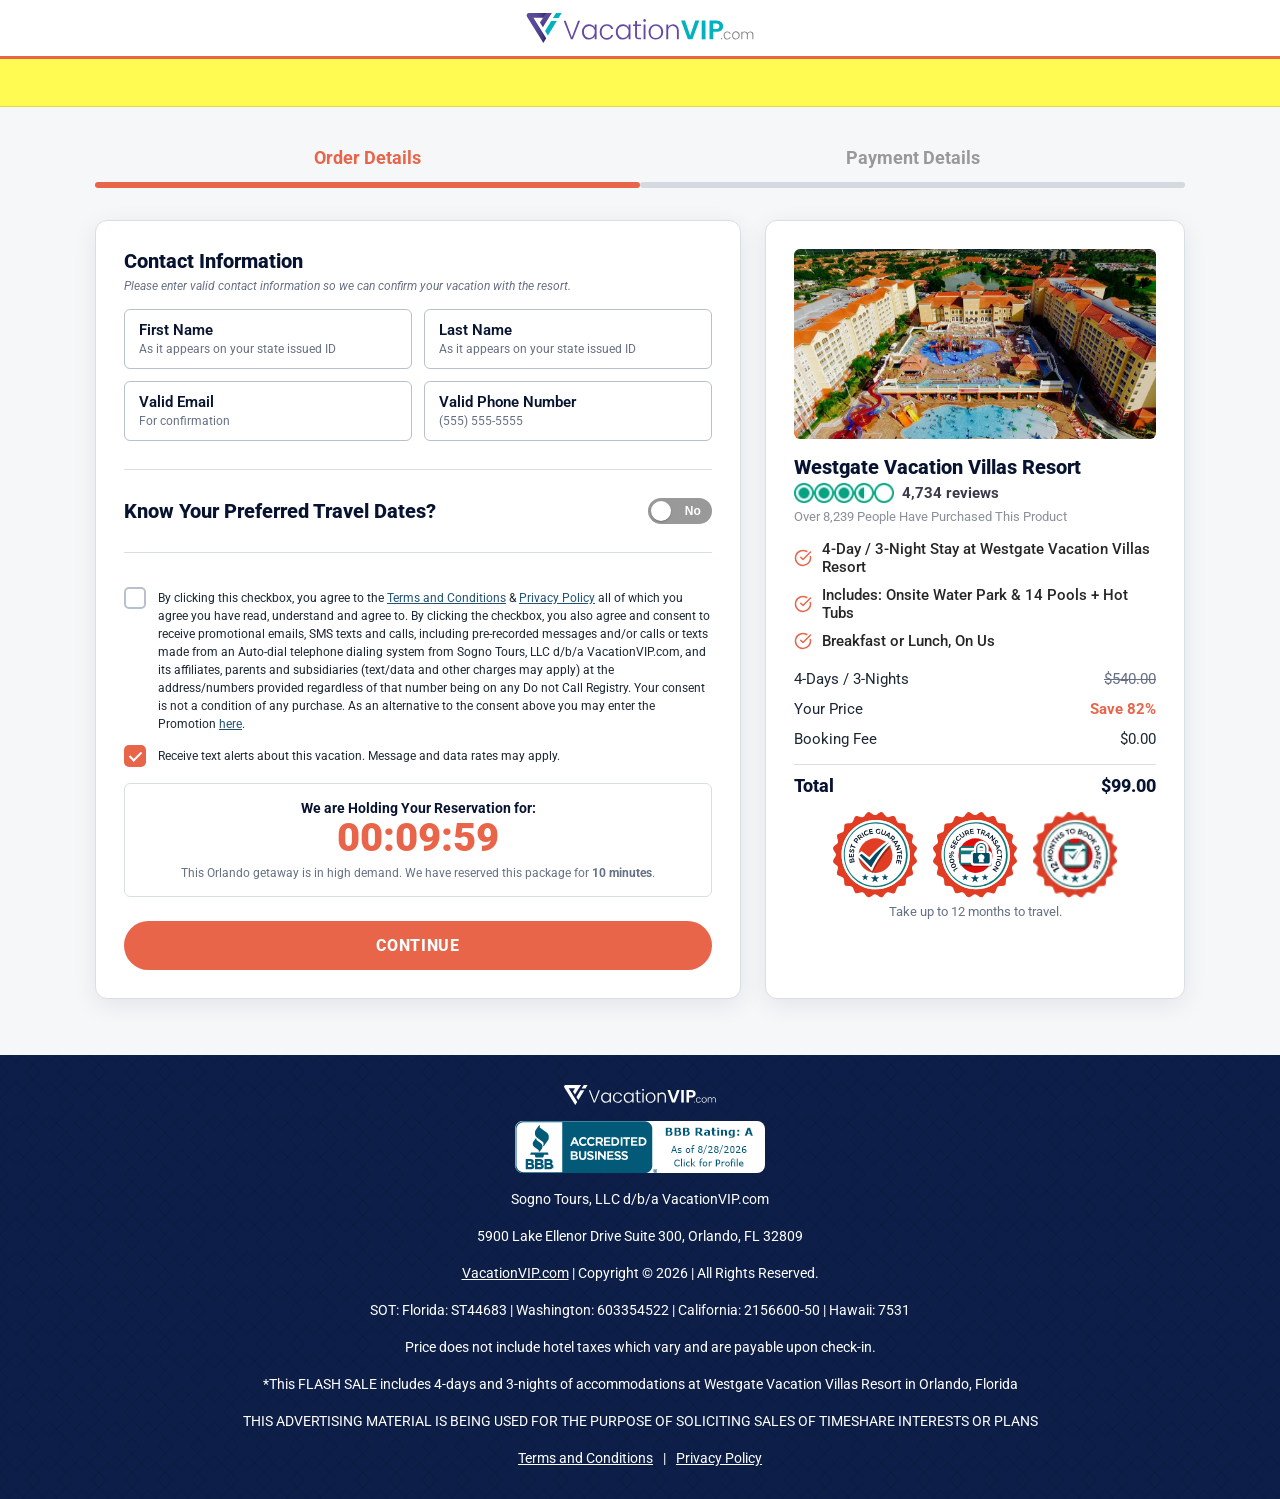
==== payment-flow-w-upgrades/index.html @ 8c67467c "chore: bootstrap Sogno WG Orlando 59 - verbatim duplicate of Sogno WG Orlando 99 (offer details upda" ====
<!DOCTYPE html>
<html lang="en">
<head>
  <meta charset="utf-8">
  <title>Order Details | Orlando Getaway Checkout</title>
  <meta name="viewport" content="width=device-width, initial-scale=1">
  <meta name="theme-color" content="#fe5925">
  <link href="https://fonts.googleapis.com" rel="preconnect">
  <link href="https://fonts.gstatic.com" rel="preconnect" crossorigin>
  <link href="https://fonts.googleapis.com/css2?family=Roboto:wght@300;400;500;600;700;800;900&display=swap" rel="stylesheet">
  <link rel="icon" type="image/png" sizes="32x32" href="assets/images/favicon-32x32.png">
  <link rel="apple-touch-icon" sizes="180x180" href="assets/images/apple-touch-icon.png">
  <link href="assets/css/brand.css" rel="stylesheet">
  <style>
    /* ---- Step 1 layout ---- */
    .os-grid { display: grid; grid-template-columns: minmax(0, 1fr) 420px; gap: 24px; align-items: stretch; width: 100%; max-width: var(--maxw); }
    @media (max-width: 900px) { .os-grid { grid-template-columns: 1fr; } }

    .os-section + .os-section { margin-top: 28px; padding-top: 28px; border-top: 1px solid var(--line); }
    .os-form-grid { display: flex; flex-direction: column; gap: 12px; margin-top: 16px; }

    /* Boxed fields with label + hint inside the box (matches Figma) */
    .os-form-grid .pf-field {
      position: relative;
      border: 1px solid var(--field-border); border-radius: var(--radius-sm);
      background: var(--white); padding: 11px 14px; min-height: 56px;
      transition: border-color .15s, box-shadow .15s;
    }
    .os-form-grid .pf-field:focus-within { border-color: var(--navy); box-shadow: 0 0 0 3px rgba(33, 82, 114, .12); }
    .os-form-grid .pf-field.is-invalid { border-color: var(--coral); box-shadow: 0 0 0 3px rgba(233, 101, 74, .14); }
    .os-form-grid .pf-field > label { font-size: 15px; font-weight: 600; color: var(--ink); margin: 0; line-height: 1.3; pointer-events: none; }
    .os-form-grid .pf-field > label .pf-hint { display: block; font-weight: 400; font-size: 12px; color: var(--muted); margin-top: 1px; }
    /* label doubles as placeholder — on focus/filled it floats to a small
       top caption (kept visible per QA) and only the hint line hides */
    .os-form-grid .pf-field:focus-within > label,
    .os-form-grid .pf-field.is-filled > label {
      font-size: 11px; font-weight: 700; letter-spacing: .02em; color: var(--muted);
    }
    .os-form-grid .pf-field:focus-within > label { color: var(--navy); }
    .os-form-grid .pf-field:focus-within > label .pf-hint,
    .os-form-grid .pf-field.is-filled > label .pf-hint { display: none; }
    /* input overlays the whole box so the empty state stays compact */
    .os-form-grid .pf-input {
      position: absolute; inset: 0;
      border: none; background: transparent; border-radius: inherit;
      padding: 11px 14px; font-size: 16px; color: var(--text);
    }
    /* once the label floats, the input's box starts below the caption so the
       typed text — and Chrome's opaque autofill paint — can never cover it */
    .os-form-grid .pf-field:focus-within .pf-input,
    .os-form-grid .pf-field.is-filled .pf-input { top: 26px; padding-top: 0; padding-bottom: 6px; }
    /* browser autofill fills the value without firing events: float the caption from CSS too */
    .os-form-grid .pf-field:has(.pf-input:-webkit-autofill) > label {
      font-size: 11px; font-weight: 700; letter-spacing: .02em; color: var(--muted);
    }
    .os-form-grid .pf-field:has(.pf-input:-webkit-autofill) > label .pf-hint { display: none; }
    .os-form-grid .pf-field:has(.pf-input:-webkit-autofill) .pf-input { top: 26px; padding-top: 0; padding-bottom: 6px; }
    /* repaint autofill's opaque tint white so the field matches its siblings */
    .os-form-grid .pf-input:-webkit-autofill,
    .os-form-grid .pf-input:-webkit-autofill:hover,
    .os-form-grid .pf-input:-webkit-autofill:focus {
      -webkit-box-shadow: 0 0 0 1000px #fff inset;
      -webkit-text-fill-color: var(--text);
    }
    .os-form-grid .pf-input:focus { border: none; box-shadow: none; }
    .os-form-grid .pf-input.is-invalid { border: none; box-shadow: none; }
    .os-form-grid .pf-field__error { position: absolute; left: 14px; top: 100%; margin-top: 3px; }
    /* reserve room for the absolutely-positioned error so it never overlaps the next field */
    .os-form-grid .pf-field.is-invalid { margin-bottom: 16px; }

    .os-dates-head { display: flex; align-items: center; justify-content: space-between; gap: 12px; }
    .os-checkinout { display: flex; gap: 12px; margin-top: 16px; }
    .os-checkinout .pf-card { flex: 1; text-align: center; padding: 12px; box-shadow: none; }
    .os-checkinout .lbl { font-size: 12px; font-weight: 700; text-transform: uppercase; letter-spacing: .06em; color: var(--muted); }
    .os-checkinout .val { font-size: 20px; font-weight: 800; color: var(--navy); margin-top: 4px; }
    .os-hurry { text-align: center; font-weight: 700; color: var(--ink); margin: 20px 0 4px; }

    /* The Continue button sat 9px under the trust badges, which read as cramped.
       24px on the 8pt grid gives it room without moving anything else. */
    .os-form .pf-actionbar { margin-top: 24px; }

    .os-consents { display: flex; flex-direction: column; gap: 14px; margin-top: 8px; }
    .pf-check.is-invalid input[type="checkbox"] { border-color: var(--coral); box-shadow: 0 0 0 3px rgba(233, 101, 74, .14); }
    /* --coral-dark: coral is only 3.3:1 on white — too low for 12px text (WCAG AA). */
    .pf-check.is-invalid .pf-check__text { color: var(--coral-dark); }
    .pf-check__error { display: none; margin: -4px 0 0 32px; color: var(--coral-dark); font-size: 12px; font-weight: 700; }
    .pf-check__error.is-shown { display: block; }

    /* summary sticky on desktop */
    @media (min-width: 901px) { .os-summary { position: sticky; top: 20px; } }
    .os-rating { display: flex; align-items: center; gap: 8px; font-size: 14px; color: var(--muted); }
    .os-rating .stars { color: #00aa6c; letter-spacing: 1px; font-size: 15px; }
    .os-dates-mini { display: flex; flex-direction: column; gap: 4px; font-size: 14px; margin: 12px 0; color: var(--text); }
    .os-badges { display: flex; justify-content: center; gap: 16px; margin: 4px 0; }
    .os-badges span { width: 52px; height: 52px; border-radius: 50%; background: var(--bg); display: flex; align-items: center; justify-content: center; color: var(--navy); font-size: 22px; border: 1px solid var(--line); }
    .os-travel { text-align: center; font-size: 13px; color: var(--muted); }

    /* ---- calendar ---- */
    .cal { --cell: 40px; }
    .cal-nav { display: flex; justify-content: space-between; margin-bottom: 6px; }
    .cal-arrow { width: 34px; height: 34px; border-radius: 8px; border: 1px solid var(--line); background: #fff; font-size: 18px; cursor: pointer; color: var(--navy); }
    .cal-arrow:disabled { opacity: .35; cursor: default; }
    .cal-months { display: flex; gap: 24px; }
    @media (max-width: 620px) { .cal-months { flex-direction: column; } }
    .cal-month { flex: 1; min-width: 0; } /* min-width:0 lets months shrink instead of overflowing the card (QA: 901-950px) */
    .cal-monthname { text-align: center; font-weight: 700; color: var(--ink); margin-bottom: 8px; }
    .cal-week, .cal-grid { display: grid; grid-template-columns: repeat(7, minmax(0, 1fr)); }
    .cal-week span { text-align: center; font-size: 12px; color: var(--muted); padding: 4px 0; }
    .cal-grid { gap: 2px; }
    .cal-day { height: var(--cell); border: none; background: none; font-family: var(--font); font-size: 14px; color: var(--text); cursor: pointer; border-radius: 8px; }
    .cal-day.is-empty { visibility: hidden; }
    .cal-day.is-disabled { color: #c3c9d1; cursor: default; }
    .cal-day:not(.is-disabled):not(.is-start):not(.is-end):hover { background: rgba(33,82,114,.08); }
    .cal-day.is-inrange { background: rgba(233,101,74,.14); border-radius: 0; }
    .cal-day.is-start, .cal-day.is-end { background: var(--coral); color: #fff; font-weight: 700; }

    /* Mobile vertical compression */
    @media (max-width: 767px) {
      .os-section + .os-section { margin-top: 18px; padding-top: 18px; }
      .os-form-grid { gap: 10px; margin-top: 12px; }
      .os-form-grid .pf-field { min-height: 52px; padding: 9px 12px; }
      .os-consents { gap: 12px; }
      .os-checkinout { margin-top: 12px; }
      .os-hurry { margin: 14px 0 4px; }
      .os-dates-mini { margin: 10px 0; }
      /* 44px touch-target floor (WCAG 2.2 / iOS HIG) */
      .cal { --cell: 44px; }
      .cal-arrow { width: 44px; height: 44px; }
    }
  </style>
</head>
<body>

  <!-- HEADER -->
  <header class="pf-navbar">
    <img class="pf-navbar__logo" src="assets/images/vacationvip-logo.svg" alt="VacationVIP" width="254" height="33">
  </header>

  <!-- ALERT BAR (social-proof ticker) -->
  <div class="alert-bar" role="status" aria-live="polite" aria-label="Live demand">
    <div class="alert-ticker">
      <div class="alert-item" data-key="viewing" data-min="180" data-max="240">
        <i data-lucide="eye" class="alert-ic" aria-hidden="true"></i>
        <span><span class="alert-num">211</span> viewing now</span>
      </div>
      <div class="alert-item" data-key="booked">
        <i data-lucide="shopping-bag" class="alert-ic" aria-hidden="true"></i>
        <span><span class="alert-num">27</span> booked today</span>
      </div>
    </div>
  </div>

  <main class="pf-main">

    <!-- STEPPER -->
    <div class="pf-stepper">
      <div class="pf-step is-active"><span class="pf-step__label">Order Details</span><span class="pf-step__bar"></span></div>
      <div class="pf-step"><span class="pf-step__label">Payment Details</span><span class="pf-step__bar"></span></div>
    </div>

    <div class="os-grid">
      <!-- LEFT: FORM -->
      <form class="pf-card" id="orderForm" novalidate autocomplete="on">
        <div class="pf-card__pad">
          <!-- Contact -->
          <div class="os-section">
            <h2 class="pf-title">Contact Information</h2>
            <p class="pf-subtitle">Please enter valid contact information so we can confirm your vacation with the resort.</p>
            <div class="os-form-grid">
              <div class="pf-row">
                <div class="pf-field">
                  <label for="firstName">First Name <span class="pf-hint">As it appears on your state issued ID</span></label>
                  <input class="pf-input" name="firstName" id="firstName" type="text" autocomplete="given-name" autocapitalize="words" spellcheck="false" aria-required="true" aria-describedby="firstNameError">
                  <span class="pf-field__error" id="firstNameError" role="alert">Please enter your first name.</span>
                </div>
                <div class="pf-field">
                  <label for="lastName">Last Name <span class="pf-hint">As it appears on your state issued ID</span></label>
                  <input class="pf-input" name="lastName" id="lastName" type="text" autocomplete="family-name" autocapitalize="words" spellcheck="false" aria-required="true" aria-describedby="lastNameError">
                  <span class="pf-field__error" id="lastNameError" role="alert">Please enter your last name.</span>
                </div>
              </div>
              <div class="pf-row">
                <div class="pf-field">
                  <label for="email">Valid Email <span class="pf-hint">For confirmation</span></label>
                  <input class="pf-input" name="email" id="email" type="email" autocomplete="email" spellcheck="false" aria-required="true" aria-describedby="emailError">
                  <span class="pf-field__error" id="emailError" role="alert">Please enter a valid email.</span>
                </div>
                <div class="pf-field">
                  <label for="phone">Valid Phone Number <span class="pf-hint">(555) 555-5555</span></label>
                  <input class="pf-input" name="phone" id="phone" type="tel" autocomplete="tel" maxlength="14" inputmode="numeric" aria-required="true" aria-describedby="phoneError">
                  <span class="pf-field__error" id="phoneError" role="alert">Please enter a 10-digit phone number.</span>
                </div>
              </div>
            </div>
          </div>

          <!-- Preferred dates -->
          <div class="os-section">
            <div class="os-dates-head">
              <h2 class="pf-title">Know Your Preferred Travel Dates?</h2>
              <button type="button" class="os-toggle" id="datesToggle" role="switch" aria-checked="false" aria-label="Do you know your preferred travel dates?">
                <span class="os-toggle__label">No</span>
                <span class="os-toggle__knob"></span>
              </button>
            </div>
            <div id="datesReveal" hidden>
              <div class="cal" id="calendar" style="margin-top:16px;"></div>
              <div class="os-checkinout">
                <div class="pf-card"><div class="lbl">Check-In</div><div class="val" id="checkInVal">&mdash;</div></div>
                <div class="pf-card"><div class="lbl">Check-Out</div><div class="val" id="checkOutVal">&mdash;</div></div>
              </div>
              <p class="os-note" style="font-size:12px;color:var(--muted);margin:10px 0 0;">Your package includes a <strong>3-night</strong> stay &mdash; pick a check-in date and we'll set your check-out automatically.</p>
              <p class="os-hurry">Hurry, the best dates book up fast!</p>
            </div>
          </div>

          <!-- Consents -->
          <div class="os-section">
            <div class="os-consents">
              <label class="pf-check">
                <input type="checkbox" name="marketing" aria-required="true" aria-describedby="marketingError">
                <span class="pf-check__text">By clicking this checkbox, you agree to the <a href="../terms-and-conditions.html" target="_blank">Terms and Conditions</a> &amp; <a href="../privacy-policy.html" target="_blank">Privacy Policy</a> all of which you agree you have read, understand and agree to. By clicking the checkbox, you also agree and consent to receive promotional emails, SMS texts and calls, including pre-recorded messages and/or calls or texts made from an Auto-dial telephone dialing system from Sogno Tours, LLC d/b/a VacationVIP.com, and its affiliates, parents and subsidiaries (text/data and other charges may apply) at the address/numbers provided regardless of that number being on any Do not Call Registry. Your consent is not a condition of any purchase. As an alternative to the consent above you may enter the Promotion <a href="../terms-and-conditions.html" target="_blank">here</a>.</span>
              </label>
              <p class="pf-check__error" id="marketingError" role="alert">Please check the box above to give your consent and continue.</p>
              <label class="pf-check">
                <input type="checkbox" name="sms" checked>
                <span class="pf-check__text">Receive text alerts about this vacation. Message and data rates may apply.</span>
              </label>
            </div>
            <div class="pf-hold" style="margin-top:16px;">
              <div class="pf-hold__label">We are Holding Your Reservation for:</div>
              <div class="pf-hold__timer" id="holdTimer">00:10:00</div>
              <div class="pf-hold__note">This Orlando getaway is in high demand. We have reserved this package for <strong id="holdMins">10 minutes</strong>.</div>
            </div>
            <div class="pf-actionbar">
              <button type="submit" class="pf-btn">Continue</button>
            </div>
          </div>
        </div>
      </form>

      <!-- RIGHT: ORDER SUMMARY -->
      <aside class="pf-card os-summary">
        <div class="pf-card__pad">
          <div class="os-review-head">
            <img class="pf-summary__img" src="assets/images/resort.webp" alt="Westgate Vacation Villas Resort" width="1024" height="768">
            <div class="os-review-info">
              <div class="pf-summary__name" id="sumName">Westgate Vacation Villas Resort</div>
              <div class="os-rating">
                <img class="os-rating__bubbles" src="assets/images/ta-rating.webp" alt="Rated 4 out of 5" loading="lazy" width="110" height="22">
                <span class="os-rating__reviews"><strong id="sumReviews">4,734</strong> reviews</span>
              </div>
              <p class="os-purchased">Over 8,239 People Have Purchased This Product</p>
            </div>
          </div>

          <ul class="os-includes">
            <li><i data-lucide="check-circle" class="pf-i"></i>4-Day / 3-Night Stay at Westgate Vacation Villas Resort</li>
            <li><i data-lucide="check-circle" class="pf-i"></i>Includes: Onsite Water Park &amp; 14 Pools + Hot Tubs</li>
            <li><i data-lucide="check-circle" class="pf-i"></i>Breakfast or Lunch, On Us</li>
          </ul>

          <div class="os-dates-mini" style="margin-top:16px;">
            <div class="pf-price-line"><span id="sumStay">4-Days / 3-Nights</span><span class="pf-strike" id="sumRetail">$540</span></div>
            <div class="pf-price-line"><span>Your Price</span><span class="pf-save" id="sumSave">Save 82%</span></div>
            <div class="pf-price-line"><span>Booking Fee</span><span>$0.00</span></div>
            <div class="pf-price-total"><span>Total</span><span id="sumTotal">$99</span></div>
          </div>

          <div class="os-dates-mini" id="sumDatesLines" hidden>
            <div class="os-line"><i data-lucide="calendar-check" class="pf-i"></i>Preferred check-in: <strong id="sumCheckIn">&mdash;</strong></div>
            <div class="os-line"><i data-lucide="calendar-x" class="pf-i"></i>Preferred check-out: <strong id="sumCheckOut">&mdash;</strong></div>
          </div>

          <div class="os-badges" style="margin-top:16px;">
            <img src="assets/images/badge-01.svg" alt="Best Price Guarantee" loading="lazy">
            <img src="assets/images/badge-02.svg" alt="100% Secure Transaction" loading="lazy">
            <img src="assets/images/badge-03.webp" alt="12 Months to Book Dates" loading="lazy" width="75" height="77">
          </div>
          <p class="os-travel">Take up to 12 months to travel.</p>
        </div>
      </aside>
    </div>
  </main>

  <!-- FOOTER -->
  <footer class="pf-footer">
    <img class="pf-footer__logo" src="assets/images/vacationvip-logo-f.svg" alt="VacationVIP" width="154" height="20">
    <a class="pf-footer__bbb" href="https://www.bbb.org/us/fl/belle-isle/profile/vacation-certificates-and-vouchers/vacationvip-com-0733-235962636/#sealclick" target="_blank" rel="nofollow noopener">
      <img src="assets/images/bbb-seal.png" alt="VacationVIP.com BBB Business Review" width="250" height="52">
    </a>
    <p class="pf-footer__legal">Sogno Tours, LLC d/b/a VacationVIP.com</p>
    <p class="pf-footer__legal">5900 Lake Ellenor Drive Suite 300, Orlando, FL 32809</p>
    <p class="pf-footer__legal"><a href="https://vacationvip.com/" target="_blank" rel="noopener">VacationVIP.com</a> | Copyright &copy; <span data-year>2026</span> | All Rights Reserved.</p>
    <p class="pf-footer__legal">SOT: Florida: ST44683 | Washington: 603354522 | California: 2156600-50 | Hawaii: 7531</p>
    <p class="pf-footer__legal">Price does not include hotel taxes which vary and are payable upon check-in.</p>
    <p class="pf-footer__legal">*This FLASH SALE includes 4-days and 3-nights of accommodations at Westgate Vacation Villas Resort in Orlando, Florida</p>
    <p class="pf-footer__legal">THIS ADVERTISING MATERIAL IS BEING USED FOR THE PURPOSE OF SOLICITING SALES OF TIMESHARE INTERESTS OR PLANS</p>
    <div class="pf-footer__links">
      <a href="../terms-and-conditions.html">Terms and Conditions</a>
      <span>|</span>
      <a href="../privacy-policy.html">Privacy Policy</a>
    </div>
    <img class="pf-footer__eho" src="assets/images/EHO-Logo.svg" alt="Equal Housing Opportunity">
  </footer>

  <script src="assets/libs/lucide/lucide.min.js"></script>
  <script src="assets/js/flow-state.js"></script>
  <script src="assets/js/legal-modal.js"></script>
  <script src="assets/js/sticky-offer.js"></script>
  <script src="assets/js/calendar.js"></script>
  <script>
  (function () {
    var s = FlowState.get();

    // ----- Hydrate summary from state (defaults or handoff) -----
    document.getElementById("sumName").innerHTML = s.resortName;
    document.getElementById("sumReviews").textContent = s.ratingReviews.toLocaleString();
    document.getElementById("sumStay").textContent = s.stayLabel;
    document.getElementById("sumRetail").textContent = FlowState.money(s.retailCents);
    document.getElementById("sumSave").textContent = "Save " + s.discountPct + "%";
    document.getElementById("sumTotal").textContent = FlowState.money(FlowState.totalCents());
    document.getElementById("holdMins").textContent = s.holdMinutes + " minutes";
    document.querySelectorAll("[data-year]").forEach(function (el) { el.textContent = new Date().getFullYear(); });

    // ----- Prefill form if returning -----
    var f = document.getElementById("orderForm");
    ["firstName","lastName","email","phone"].forEach(function (k) { if (s.guest[k]) f.elements[k].value = s.guest[k]; });
    // Marketing consent must always be an explicit opt-in — never pre-check it.
    f.elements.marketing.checked = false;
    f.elements.sms.checked = s.consent.sms !== false;

    // ----- Hide the inline label/hint once a field has a value -----
    ["firstName","lastName","email","phone"].forEach(function (k) {
      var input = f.elements[k], field = input.closest(".pf-field");
      var sync = function () { field.classList.toggle("is-filled", input.value.trim() !== ""); };
      input.addEventListener("input", sync);
      input.addEventListener("change", sync);
      input.addEventListener("blur", sync);
      sync();
    });

    // ----- Phone mask: cap at 10 digits and format as (555) 555-5555 -----
    f.elements.phone.addEventListener("input", function (e) {
      var d = e.target.value.replace(/\D/g, "");
      // Strip a leading US country code before truncating. Browser autofill often
      // supplies "+1 407 555 1234"; keeping the 1 and cutting the tail turned that
      // into "(140) 755-5123" - the stray 1 the guest sees in the field.
      if (d.length === 11 && d.charAt(0) === "1") d = d.slice(1);
      d = d.slice(0, 10);
      var out = d;
      if (d.length > 6) out = "(" + d.slice(0, 3) + ") " + d.slice(3, 6) + "-" + d.slice(6);
      else if (d.length > 3) out = "(" + d.slice(0, 3) + ") " + d.slice(3);
      e.target.value = out;
    });

    // ----- Calendar -----
    var fmt = function (d) { return d ? d.toLocaleDateString("en-US", { month: "short", day: "numeric" }) : "\u2014"; };
    // Per Figma dev note: hide the check-in/check-out summary lines until a date is chosen.
    function updateSummaryDates(checkIn) {
      document.getElementById("sumDatesLines").hidden = !checkIn;
    }
    function syncDates(r) {
      document.getElementById("checkInVal").textContent = fmt(r.checkIn);
      document.getElementById("checkOutVal").textContent = fmt(r.checkOut);
      document.getElementById("sumCheckIn").textContent = fmt(r.checkIn);
      document.getElementById("sumCheckOut").textContent = fmt(r.checkOut);
      updateSummaryDates(r.checkIn);
      FlowState.setIn("dates", {
        checkIn: r.checkIn ? r.checkIn.getTime() : null,
        checkOut: r.checkOut ? r.checkOut.getTime() : null
      });
    }
    var cal = new PreferredDates(document.getElementById("calendar"), {
      checkIn: s.dates.checkIn, checkOut: s.dates.checkOut, nights: s.nights || 3, onChange: syncDates
    });
    if (s.dates.checkIn) syncDates({ checkIn: new Date(s.dates.checkIn), checkOut: s.dates.checkOut ? new Date(s.dates.checkOut) : null });

    // ----- "Know your dates?" toggle (Figma dev note: default to NO) -----
    (function () {
      var toggle = document.getElementById("datesToggle");
      var reveal = document.getElementById("datesReveal");
      var label = toggle.querySelector(".os-toggle__label");
      function setOpen(on) {
        toggle.setAttribute("aria-checked", on ? "true" : "false");
        label.textContent = on ? "Yes" : "No";
        reveal.hidden = !on;
      }
      // Default NO — unless the visitor already picked dates on a prior visit.
      setOpen(!!s.dates.checkIn);
      toggle.addEventListener("click", function () {
        var on = toggle.getAttribute("aria-checked") !== "true";
        setOpen(on);
        // Flipping back to "No" means no preferred dates — wipe the pick everywhere.
        if (!on) cal.clear();
      });
    })();

    // ----- Hold timer (display-only urgency; deadline persists across pages/refreshes) -----
    (function () {
      var deadline = FlowState.holdDeadline();
      var el = document.getElementById("holdTimer");
      function pad(n) { return String(n).padStart(2, "0"); }
      function tick() {
        var total = Math.max(0, Math.round((deadline - Date.now()) / 1000));
        var h = Math.floor(total / 3600), m = Math.floor((total % 3600) / 60), sec = total % 60;
        el.textContent = pad(h) + ":" + pad(m) + ":" + pad(sec);
        if (total > 0) setTimeout(tick, 1000);
      }
      tick();
    })();

    // ----- Live alert bar (numbers keep ticking behind the crossfade) -----
    (function () {
      var bar = document.querySelector(".alert-bar");
      if (!bar) return;
      var viewingItem = bar.querySelector('[data-key="viewing"]');
      var bookedItem = bar.querySelector('[data-key="booked"]');
      var viewing = viewingItem && viewingItem.querySelector(".alert-num");
      var booked = bookedItem && bookedItem.querySelector(".alert-num");
      if (!viewing) return;
      var vMin = +viewingItem.dataset.min, vMax = +viewingItem.dataset.max;
      // viewing: brisk random walk within a believable band — feels live/hot
      (function viewingLoop() {
        setTimeout(function () {
          var v = +viewing.textContent + (Math.random() < 0.5 ? -1 : 1) * (1 + Math.floor(Math.random() * 4));
          v = Math.max(vMin, Math.min(vMax, v));
          if (v !== +viewing.textContent) viewing.textContent = v;
          viewingLoop();
        }, 900 + Math.random() * 900);
      })();
      // booked: frequent +1, only ever up
      (function bookedLoop() {
        setTimeout(function () {
          if (booked && Math.random() < 0.7) booked.textContent = +booked.textContent + 1;
          bookedLoop();
        }, 3000 + Math.random() * 3000);
      })();
    })();

    // ----- Validation + submit -----
    function invalidate(name, bad) {
      var field = f.elements[name].closest(".pf-field");
      field.classList.toggle("is-invalid", bad);
      f.elements[name].classList.toggle("is-invalid", bad);
      if (bad) f.elements[name].setAttribute("aria-invalid", "true");
      else f.elements[name].removeAttribute("aria-invalid");
    }
    f.elements.marketing.addEventListener("change", function () {
      if (!f.elements.marketing.checked) return;
      var lbl = f.elements.marketing.closest(".pf-check");
      if (lbl) lbl.classList.remove("is-invalid");
      var err = document.getElementById("marketingError");
      if (err) err.classList.remove("is-shown");
    });
    f.addEventListener("submit", function (e) {
      e.preventDefault();
      var g = {
        firstName: f.elements.firstName.value.trim(),
        lastName: f.elements.lastName.value.trim(),
        email: f.elements.email.value.trim(),
        phone: f.elements.phone.value.trim()
      };
      var okEmail = /^[A-Za-z0-9._%+-]+@[A-Za-z0-9-]+(\.[A-Za-z0-9-]+)*\.[A-Za-z]{2,}$/.test(g.email);
      var phoneDigits = g.phone.replace(/\D/g, "");
      var okPhone = phoneDigits.length === 10; // markup #15: exactly 10, no more, no less
      var bad = false;
      invalidate("firstName", !g.firstName); bad = bad || !g.firstName;
      invalidate("lastName", !g.lastName); bad = bad || !g.lastName;
      invalidate("email", !okEmail); bad = bad || !okEmail;
      invalidate("phone", !okPhone); bad = bad || !okPhone;
      var consentOk = f.elements.marketing.checked;
      var consentLabel = f.elements.marketing.closest(".pf-check");
      var consentError = document.getElementById("marketingError");
      if (consentLabel) consentLabel.classList.toggle("is-invalid", !consentOk);
      if (consentError) consentError.classList.toggle("is-shown", !consentOk);
      if (!consentOk) bad = true;
      if (bad) {
        var first = f.querySelector(".pf-field.is-invalid .pf-input");
        if (first) { first.focus(); }
        else if (!consentOk && consentLabel) { consentLabel.scrollIntoView({ block: "center", behavior: "smooth" }); }
        return;
      }

      FlowState.setIn("guest", g);
      FlowState.setIn("consent", { marketing: f.elements.marketing.checked, sms: f.elements.sms.checked });
      FlowState.set({ status: "billing" });
      window.location.href = "02-billing.html" + window.location.search;
    });
  })();
  </script>
  <script>lucide.createIcons();</script>
</body>
</html>
---- payment-flow-w-upgrades/assets/css/brand.css ----
/* ============================================================
   VacationVIP / Massanutten — Shared Brand Design System
   Used by every step in the payment-flow-w-upgrades package.
   Tokens + reusable components (header, footer, buttons,
   form fields, stepper, attention bar, pricing) pulled from
   the main site so the checkout matches the brand.
   ============================================================ */

/* The hidden attribute must always win, even over display:flex/grid. */
[hidden] { display: none !important; }

:root {
  /* Brand colors */
  --navy: #215272;
  --navy-deep: #071330;
  --coral: #e9654a;
  --coral-hover: #b64f39;
  --coral-dark: #a03020;
  --yellow: #fffb53;

  /* Demand bar — refined amber */
  --amber-1: #F7D774;
  --amber-2: #F2C544;
  --amber-ink: #2A1B10;
  --amber-ink-soft: #6B5233;
  --scarcity: #E0361F;
  --amber-divider: rgba(42, 27, 16, .16);

  /* Neutrals */
  --ink: #071330;
  --text: #1c2733;
  --muted: #667085;
  --line: #d9dee5;
  --field-border: #b7c0cc;
  --bg: #f6f7f9;
  --white: #ffffff;

  /* Typography */
  --font: "Roboto", -apple-system, BlinkMacSystemFont, "Segoe UI", Arial, sans-serif;

  /* Radii + shadows */
  --radius: 12px;
  --radius-sm: 6px;
  --radius-pill: 40px;
  --shadow-card: 0 6px 24px rgba(7, 19, 48, 0.08);
  --shadow-soft: 0 2px 8px rgba(7, 19, 48, 0.06);

  /* Layout */
  --maxw: 1090px;
}

* { box-sizing: border-box; }

html, body {
  margin: 0;
  padding: 0;
  font-family: var(--font);
  color: var(--text);
  background: var(--bg);
  -webkit-font-smoothing: antialiased;
}

img { max-width: 100%; display: block; }
a { color: inherit; }

/* ============ SITE HEADER (matches homepage .tb top bar) ============ */
.pf-navbar {
  background: var(--white);
  display: flex;
  align-items: center;
  justify-content: center;
  padding: 13px 40px;
  border-bottom: 3px solid var(--coral);
  position: relative;
  z-index: 20;
}
.pf-navbar__logo { height: 30px; width: auto; display: block; }
@media (max-width: 767px) {
  .pf-navbar { padding: 8px 12px; border-bottom-width: 2px; }
  .pf-navbar__logo { height: 20px; }
}

/* ============ ATTENTION BAR ============ */
/* ============ ALERT BAR (social-proof ticker) ============ */
.alert-bar {
  display: flex; align-items: center; justify-content: center;
  padding: 12px 24px;
  background: var(--yellow);
  box-shadow: inset 0 -1px 0 rgba(42, 27, 16, .14);
  overflow: hidden;
}
.alert-ticker { position: relative; height: 24px; width: 280px; }
.alert-item {
  position: absolute; inset: 0;
  display: flex; align-items: center; justify-content: center; gap: 8px;
  white-space: nowrap;
  color: var(--amber-ink); font-size: 15px; font-weight: 600; letter-spacing: .005em;
  opacity: 0;
  animation: alert-fade 6s ease-in-out infinite;
}
/* Second item runs the same cycle offset by half, so the pair always
   crossfades in opposite phase — a seamless, jump-free loop. */
.alert-item:nth-child(2) { animation-delay: -3s; }
.alert-ic { width: 17px; height: 17px; flex: 0 0 auto; color: var(--amber-ink-soft); stroke-width: 2; }
.alert-num { font-weight: 800; color: var(--amber-ink); font-variant-numeric: tabular-nums; }

@keyframes alert-fade {
  0%   { opacity: 1; transform: translateY(0); }
  42%  { opacity: 1; transform: translateY(0); }
  50%  { opacity: 0; transform: translateY(-6px); }
  92%  { opacity: 0; transform: translateY(6px); }
  100% { opacity: 1; transform: translateY(0); }
}

@media (max-width: 640px) {
  .alert-bar { padding: 10px 16px; }
  .alert-ticker { width: 240px; height: 22px; }
  .alert-item { font-size: 13.5px; }
  .alert-ic { width: 15px; height: 15px; }
}
@media (prefers-reduced-motion: reduce) {
  .alert-item { animation: none; opacity: 0; }
  .alert-item:first-child { opacity: 1; }
}

/* ============ PAGE SHELL ============ */
.pf-main {
  padding: 40px 20px 56px;
  display: flex;
  flex-direction: column;
  align-items: center;
  gap: 32px;
}
.pf-container { width: 100%; max-width: var(--maxw); margin: 0 auto; }

/* ============ STEPPER ============ */
.pf-stepper {
  display: flex;
  width: 100%;
  max-width: var(--maxw);
  gap: 0;
}
.pf-step {
  flex: 1;
  text-align: center;
  display: flex;
  flex-direction: column;
  gap: 14px;
}
.pf-step__label {
  font-weight: 700;
  font-size: 18px;
  color: #999;
}
.pf-step__bar { height: 6px; background: #d5dae1; border-radius: 3px; }
.pf-step.is-active .pf-step__label { color: var(--coral); }
.pf-step.is-active .pf-step__bar { background: var(--coral); }
.pf-step.is-done .pf-step__label { color: var(--navy); }
.pf-step.is-done .pf-step__bar { background: var(--navy); }
@media (max-width: 767px) { .pf-step__label { font-size: 14px; } }

/* ============ CARDS ============ */
.pf-card {
  background: var(--white);
  border: 1px solid var(--line);
  border-radius: var(--radius);
  box-shadow: var(--shadow-card);
}
.pf-card__pad { padding: 28px; }
@media (max-width: 767px) { .pf-card__pad { padding: 20px; } }

.pf-title {
  font-size: 20px;
  font-weight: 800;
  color: var(--ink);
  margin: 0;
}
.pf-subtitle {
  font-size: 12px;
  font-style: italic;
  color: var(--muted);
  margin: 6px 0 0;
}

/* ============ FORM FIELDS ============ */
.pf-field { position: relative; display: flex; flex-direction: column; }
.pf-field > label {
  font-size: 13px;
  font-weight: 600;
  color: var(--text);
  margin-bottom: 6px;
}
.pf-field > label .pf-hint { font-weight: 400; font-size: 11px; color: var(--muted); }
.pf-input {
  width: 100%;
  font-family: var(--font);
  font-size: 16px;
  color: var(--text);
  background: var(--white);
  border: 1px solid var(--field-border);
  border-radius: var(--radius-sm);
  padding: 12px 14px;
  outline: none;
  transition: border-color .15s, box-shadow .15s;
}
.pf-input::placeholder { color: #9aa4b0; }
.pf-input:focus { border-color: var(--navy); box-shadow: 0 0 0 3px rgba(33, 82, 114, 0.12); }
.pf-input.is-invalid { border-color: var(--coral); box-shadow: 0 0 0 3px rgba(233, 101, 74, 0.14); }
/* --coral on white is 3.3:1 — fine for borders (non-text, 3:1) but a WCAG AA
   failure for 12px text (needs 4.5:1). --coral-dark measures 7.1:1. */
.pf-field__error { color: var(--coral-dark); font-size: 12px; margin-top: 5px; display: none; }
.pf-field.is-invalid .pf-field__error { display: block; }

.pf-row { display: flex; gap: 12px; }
.pf-row > * { flex: 1 1 0; min-width: 0; }
@media (max-width: 520px) { .pf-row { flex-direction: column; } }

/* ============ CHECKBOXES ============ */
.pf-check { display: flex; gap: 12px; align-items: flex-start; }
.pf-check input[type="checkbox"] {
  appearance: none;
  -webkit-appearance: none;
  flex: 0 0 auto;
  width: 22px; height: 22px;
  border: 2px solid var(--field-border);
  border-radius: 5px;
  /* Centre the 22px box on the first text line (12px * 1.5 = 18px tall):
     (18 - 22) / 2 = -2px. Works for one-line rows and long paragraphs alike. */
  margin: -2px 0 0;
  cursor: pointer;
  position: relative;
  background: #fff;
}
.pf-check input[type="checkbox"]:checked { background: var(--coral); border-color: var(--coral); }
.pf-check input[type="checkbox"]:checked::after {
  content: "";
  position: absolute;
  left: 6px; top: 2px;
  width: 5px; height: 10px;
  border: solid #fff;
  border-width: 0 2px 2px 0;
  transform: rotate(45deg);
}
.pf-check__text { font-size: 12px; line-height: 1.5; color: var(--text); }
.pf-check__text a { color: var(--navy); text-decoration: underline; }

/* ============ KEYBOARD FOCUS (WCAG 2.2 AA) ============ */
/* Inputs paint their own focus ring; everything else interactive gets a
   highly-visible outline for keyboard users without affecting mouse clicks. */
a:focus-visible,
button:focus-visible,
select:focus-visible,
[role="switch"]:focus-visible,
input[type="checkbox"]:focus-visible {
  outline: 3px solid var(--navy);
  outline-offset: 2px;
  border-radius: 4px;
}

/* ============ BUTTONS ============ */
.pf-btn {
  display: inline-flex;
  align-items: center;
  justify-content: center;
  gap: 8px;
  width: 100%;
  font-family: var(--font);
  font-size: 16px;
  font-weight: 800;
  text-transform: uppercase;
  letter-spacing: .04em;
  color: #fff;
  background: var(--coral);
  border: none;
  border-radius: var(--radius-pill);
  padding: 15px 24px;
  cursor: pointer;
  text-decoration: none;
  transition: background-color .2s, transform .05s;
}
.pf-btn:hover { background: var(--coral-hover); }
.pf-btn:active { transform: translateY(1px); }
.pf-btn:disabled { background: #c9ccd2; cursor: not-allowed; }
.pf-btn--ghost {
  background: transparent;
  color: var(--navy);
  border: 2px solid var(--navy);
}
.pf-btn--ghost:hover { background: rgba(33,82,114,.06); }

/* ---- Shared action bar: static in flow on desktop, fixed thumb-zone bar on mobile ---- */
.pf-actionbar { display: flex; gap: 12px; margin-top: 24px; }
.pf-actionbar .pf-btn { flex: 1 1 auto; width: auto; }
.pf-actionbar .pf-btn--ghost { flex: 0 0 auto; }
@media (max-width: 900px) {
  .pf-actionbar {
    position: fixed; left: 0; right: 0; bottom: 0; z-index: 60;
    margin: 0; gap: 10px;
    padding: 10px 14px calc(10px + env(safe-area-inset-bottom));
    background: var(--white);
    border-top: 1px solid var(--line);
    box-shadow: 0 -6px 18px rgba(7, 19, 48, .12);
  }
  .pf-actionbar .pf-btn { font-size: 15px; padding: 14px 18px; }
}

/* ============ ORDER SUMMARY / PRICING ============ */
.pf-summary__img {
  width: 100%;
  height: 190px;
  object-fit: cover;
  border-radius: var(--radius-sm);
}
.pf-summary__name { font-size: 20px; font-weight: 800; color: var(--ink); margin: 16px 0 4px; }
/* Guest-reviews style rating (matches homepage .ta-summary) */
.os-rating__bubbles { height: 20px; width: auto; display: block; }
.os-rating__reviews { color: #3a3a4a; font-size: 15px; font-weight: 700; }
.os-purchased { color: #8a8f98; font-size: 13px; font-weight: 400; margin: 6px 0 0; }
/* Mobile: go horizontal (thumbnail left, review info right) like the homepage guest-reviews. */
@media (max-width: 767px) {
  .os-review-head { display: flex; align-items: center; gap: 14px; }
  .os-review-head .pf-summary__img { width: 104px; height: 80px; flex: 0 0 auto; }
  .os-review-info { flex: 1 1 auto; min-width: 0; }
  .os-review-info .pf-summary__name { margin: 0 0 4px; font-size: 17px; }
  .os-rating__bubbles { height: 18px; }
  .os-purchased { font-size: 12px; }
}
/* "What's included" checklist (matches homepage .rd-pkg-list bottom bar) */
.os-includes { list-style: none; padding: 0; margin: 16px 0 0; display: flex; flex-direction: column; gap: 10px; }
.os-includes li { display: flex; align-items: center; gap: 10px; font-size: 15px; font-weight: 500; color: #262626; }
.os-includes li .pf-i { width: 18px; height: 18px; flex: 0 0 auto; color: var(--coral); }
.os-includes__gc { color: #1b5cdd; text-decoration: underline; text-underline-offset: 2px; font-weight: 600; }
.pf-price-line { display: flex; justify-content: space-between; font-size: 15px; padding: 4px 0; }
.pf-price-line .pf-strike { text-decoration: line-through; color: var(--muted); }
.pf-price-line .pf-save { color: var(--coral); font-weight: 700; }
.pf-price-total {
  display: flex; justify-content: space-between;
  font-size: 18px; font-weight: 800; color: var(--ink);
  border-top: 1px solid var(--line);
  margin-top: 8px; padding-top: 10px;
}
.pf-hold {
  border: 1px solid var(--line);
  border-radius: var(--radius-sm);
  padding: 16px;
  text-align: center;
}
.pf-hold__label { font-size: 14px; font-weight: 700; color: var(--ink); }
.pf-hold__timer { font-size: 40px; font-weight: 900; color: var(--coral); line-height: 1.1; font-variant-numeric: tabular-nums; }
.pf-hold__note { font-size: 12px; color: var(--muted); margin-top: 6px; }

/* ============ SITE FOOTER (matches homepage .footer-2) ============ */
.pf-footer {
  color: #fff;
  text-align: center;
  /* Exact match for the homepage .footer-2 band (#0d1f48), not the lighter
     checkout --navy (#215272). */
  background-color: #0d1f48;
  background-image: url('../images/pattern.webp');
  background-repeat: repeat;
  background-blend-mode: overlay;
  padding: 30px 32px;
  display: flex;
  flex-direction: column;
  align-items: center;
  justify-content: center;
  gap: 16px;
  font-size: 14px;
  line-height: 1.5;
}
.pf-footer__logo { width: auto; }
.pf-footer__bbb { display: inline-block; background: #fff; border-radius: 8px; }
.pf-footer__bbb img { display: block; border: 0; }
.pf-footer a { color: #fff; }
.pf-footer__legal { color: #fff; max-width: 120ch; text-wrap: pretty; margin: 0; }
.pf-footer__links { display: flex; flex-wrap: wrap; gap: 10px; justify-content: center; align-items: center; }
.pf-footer__eho { display: none; }
@media (max-width: 767px) { .pf-footer { padding-left: 16px; padding-right: 16px; } }

/* ============ INLINE ICONS (Lucide, matches homepage) ============ */
.pf-i { width: 16px; height: 16px; color: var(--coral); flex: 0 0 auto; stroke-width: 2; }
.pf-i--lg { width: 20px; height: 20px; }
.pf-stars { display: inline-flex; gap: 2px; vertical-align: middle; }
.pf-stars .pf-i { width: 15px; height: 15px; color: #f5a623; fill: #f5a623; }
.up-list .k { display: inline-flex; align-items: center; gap: 7px; }
.os-line { display: flex; align-items: center; gap: 7px; }
.os-badges { display: flex; align-items: center; justify-content: center; gap: 16px; flex-wrap: wrap; }
.os-badges img { width: 84px; height: auto; display: block; }
.os-travel { margin: 6px 0 0; }
.bill-safe__icons { display: inline-flex; align-items: center; gap: 10px; }
.bill-safe__icons .pf-i { width: 24px; height: 24px; color: var(--muted); }

/* ============ "Know your dates?" Yes/No toggle (Figma: default NO) ============ */
.os-dates-head { display: flex; align-items: center; justify-content: space-between; gap: 12px; }
.os-toggle {
  position: relative; flex: 0 0 auto; width: 64px; height: 26px;
  border: 0; border-radius: 20px; cursor: pointer; padding: 0;
  background: var(--neutral-500, #999); transition: background .2s ease;
}
.os-toggle__label {
  position: absolute; top: 50%; right: 11px; transform: translateY(-50%);
  font-size: 12px; font-weight: 700; color: #fff; line-height: 1; letter-spacing: .01em;
}
.os-toggle__knob {
  position: absolute; top: 3px; left: 3px; width: 20px; height: 20px;
  border-radius: 50%; background: #fff; transition: left .2s ease;
  box-shadow: 0 1px 2px rgba(0, 0, 0, .25);
}
.os-toggle[aria-checked="true"] { background: var(--coral); }
.os-toggle[aria-checked="true"] .os-toggle__label { right: auto; left: 11px; }
.os-toggle[aria-checked="true"] .os-toggle__knob { left: 41px; }

/* ============ TOAST (purchase confirmed) ============ */
.pf-toast-wrap {
  position: fixed; top: 20px; left: 0; right: 0; z-index: 1000;
  display: flex; justify-content: center; padding: 0 16px; pointer-events: none;
}
.pf-toast {
  pointer-events: auto;
  display: inline-flex; align-items: center; gap: 20px;
  background: linear-gradient(rgba(42, 153, 107, 0.14), rgba(42, 153, 107, 0.14)), #ffffff;
  -webkit-backdrop-filter: blur(15px); backdrop-filter: blur(15px);
  border: 2px solid #9fe3c4; border-radius: 8px;
  padding: 14px 16px 14px 24px;
  color: #077648; font-weight: 600; font-size: 16px;
  box-shadow: 0 8px 24px rgba(7, 19, 48, .18);
  transform: translateY(-16px); opacity: 0;
  transition: opacity .3s ease, transform .3s ease;
}
.pf-toast.is-visible { transform: translateY(0); opacity: 1; }
.pf-toast__close { background: none; border: none; color: #077648; font-size: 20px; line-height: 1; cursor: pointer; padding: 0; }
.pf-toast__action { background: none; border: none; color: #077648; font-weight: 800; font-size: 14px; text-transform: uppercase; letter-spacing: .03em; cursor: pointer; padding: 4px 2px; text-decoration: underline; }

/* ============ EDITABLE UPGRADES CART ============ */
.pf-cart { display: flex; flex-direction: column; gap: 6px; font-size: 14px; }
.pf-cart__row { display: flex; align-items: center; gap: 10px; padding: 6px 0; }
.pf-cart__k { display: flex; align-items: center; gap: 8px; color: var(--text); flex: 1 1 auto; min-width: 0; }
.pf-cart__k .pf-i { width: 18px; height: 18px; flex: 0 0 auto; color: var(--coral); }
.pf-cart__v { font-weight: 700; color: var(--ink); white-space: nowrap; }
.pf-cart__row.is-off .pf-cart__k,
.pf-cart__row.is-off .pf-cart__v { color: var(--muted); }
.pf-cart__row.is-off .pf-cart__k .pf-i { color: var(--muted); }
.pf-cart__empty { color: var(--muted); font-style: italic; padding: 6px 0; }
.pf-cart__btn {
  flex: 0 0 auto; display: inline-flex; align-items: center; gap: 4px;
  border-radius: var(--radius-pill); border: 1px solid var(--field-border);
  background: #fff; padding: 4px 12px; font-size: 12px; font-weight: 700; cursor: pointer;
  transition: background .15s, color .15s, border-color .15s;
}
.pf-cart__btn .pf-i { width: 14px; height: 14px; }
.pf-cart__btn--add { color: var(--navy); border-color: var(--navy); }
.pf-cart__btn--add:hover { background: rgba(33, 82, 114, .08); }
.pf-cart__btn--remove { color: var(--muted); }
.pf-cart__btn--remove:hover { color: var(--coral); border-color: var(--coral); background: rgba(233, 101, 74, .06); }
.pf-cart__qty { display: flex; align-items: center; gap: 8px; flex: 0 0 auto; }
.pf-cart__step { width: 22px; height: 22px; border-radius: 50%; border: none; background: var(--navy); color: #fff; font-size: 15px; line-height: 1; cursor: pointer; display: flex; align-items: center; justify-content: center; padding: 0; }
.pf-cart__step:hover { background: var(--navy-deep); }
.pf-cart__qtynum { min-width: 16px; text-align: center; font-weight: 700; font-size: 13px; color: var(--ink); }
.pf-cart__btn:disabled, .pf-cart__step:disabled, .pf-cart__del:disabled { opacity: .4; cursor: not-allowed; }
.pf-cart__btn--add:disabled:hover { background: #fff; }
.pf-cart__step:disabled:hover { background: var(--navy); }
.pf-cart__del:disabled:hover { color: var(--muted); }
.pf-cart__del { background: none; border: none; padding: 2px; margin-left: 2px; color: var(--muted); cursor: pointer; display: inline-flex; align-items: center; }
.pf-cart__del .pf-i { width: 16px; height: 16px; }
.pf-cart__del:hover { color: var(--coral); }

/* Paid / confirmed indicators (base package on post-payment upsell steps) */
.up-paid-banner { display: flex; align-items: center; gap: 8px; background: rgba(0, 170, 108, .1); color: #077648; border: 1px solid rgba(0, 170, 108, .32); border-radius: var(--radius-sm); padding: 9px 12px; font-weight: 700; font-size: 13px; margin: 16px 0 4px; }
.up-paid-banner .pf-i { width: 18px; height: 18px; flex: 0 0 auto; }
.up-paid-banner strong { font-weight: 800; }
.up-paid-badge { display: inline-flex; align-items: center; gap: 3px; background: #00aa6c; color: #fff; font-size: 10px; font-weight: 800; letter-spacing: .04em; text-transform: uppercase; border-radius: var(--radius-pill); padding: 2px 7px; margin-right: 6px; vertical-align: middle; }
.up-paid-badge .pf-i { width: 11px; height: 11px; }

/* ============ MODAL (retention / "wonder why not") ============ */
.pf-modal {
  position: fixed; inset: 0; z-index: 1001;
  display: none; align-items: center; justify-content: center;
  padding: 20px; background: rgba(7, 19, 48, .55);
  overflow-y: auto; -webkit-overflow-scrolling: touch;
}
.pf-modal.is-open { display: flex; }
/* On short/phone viewports a tall modal must scroll so its buttons stay reachable. */
@media (max-width: 767px) {
  .pf-modal { align-items: flex-start; padding: 14px; }
  .pf-modal__card { margin: auto; }
}
.pf-modal__card {
  position: relative; background: #fff; border-radius: 24px;
  box-shadow: 0 24px 64px rgba(0, 0, 0, .36);
  padding: 40px 48px; max-width: 560px; width: 100%;
  display: flex; flex-direction: column; gap: 28px;
}
@media (max-width: 520px) { .pf-modal__card { padding: 28px 22px; gap: 20px; } }
.pf-modal__head { display: flex; align-items: center; gap: 16px; }
.pf-modal__icon { width: 32px; height: 32px; color: var(--coral); flex: 0 0 auto; }
.pf-modal__title { font-size: 26px; font-weight: 800; color: var(--ink); margin: 0; }
.pf-modal__body { font-size: 16px; line-height: 1.5; color: var(--text); }
.pf-modal__body p { margin: 0 0 12px; }
.pf-modal__body strong { color: var(--ink); }
.pf-modal__actions { display: flex; gap: 10px; flex-wrap: wrap; }
.pf-modal__actions .pf-btn { width: auto; flex: 1 1 auto; }
.pf-modal__close { position: absolute; top: 18px; right: 20px; background: none; border: none; font-size: 26px; line-height: 1; color: var(--muted); cursor: pointer; }

/* ============ RESPONSIVE (tablet/mobile stacked layouts) ============
   When the two-column step grids collapse to a single column, the summary
   spans the full column width so both stacked rows match. */
@media (max-width: 900px) {
  .os-summary, .up-summary { max-width: none; width: 100%; margin: 0; }
  /* Clear the fixed bottom action bar so no content hides behind it. */
  .pf-main { padding-bottom: 32px; }
  .pf-footer { padding-bottom: calc(80px + env(safe-area-inset-bottom)); }
}

/* ============ MOBILE VERTICAL COMPRESSION ============
   Tighten global spacing/sizes so a step fits the phone viewport. */
@media (max-width: 767px) {
  .pf-main { padding: 18px 14px 32px; gap: 16px; }
  .pf-container { }
  .pf-card__pad { padding: 18px 16px; }
  .pf-title { font-size: 18px; }
  .pf-subtitle { font-size: 11.5px; }
  .pf-stepper { gap: 0; }
  .pf-step { gap: 8px; }

  /* Summary card — compact */
  .pf-summary__img { height: 150px; }
  .pf-summary__name { font-size: 18px; margin: 12px 0 4px; }
  .os-includes { gap: 8px; margin-top: 12px; }
  .os-includes li { font-size: 14px; }
  .pf-price-line { font-size: 14px; padding: 3px 0; }
  .pf-price-total { font-size: 17px; margin-top: 6px; padding-top: 8px; }
  .pf-hold { padding: 12px; }
  .pf-hold__timer { font-size: 32px; }

  /* Cart rows a touch tighter */
  .pf-cart__row { padding: 5px 0; }

  /* Paid banner */
  .up-paid-banner { margin: 12px 0 4px; padding: 8px 10px; font-size: 12.5px; }
}

/* ============ MOBILE MODAL COMPRESSION ============
   Tighten popup padding/gaps/type so retention + review modals fit the
   phone viewport. (Placed last so it wins over the base modal rules.) */
@media (max-width: 767px) {
  .pf-modal__card { padding: 22px 18px; gap: 16px; border-radius: 18px; }
  .pf-modal__head { gap: 12px; }
  .pf-modal__icon { width: 26px; height: 26px; }
  .pf-modal__title { font-size: 20px; line-height: 1.2; }
  .pf-modal__body { font-size: 14px; line-height: 1.45; }
  .pf-modal__body p { margin: 0 0 8px; }
  .pf-modal__actions { gap: 8px; }
  .pf-modal__actions .pf-btn { font-size: 15px; padding: 13px 18px; }
  .pf-modal__close { top: 12px; right: 14px; font-size: 24px; }
}

/* ============ SHORT-VIEWPORT SAFETY (iPhone SE class: <=700px tall) ============
   No modal may ever exceed the visible viewport: cap the card height and let it
   scroll internally so the action buttons are always reachable. dvh tracks the
   real visible area when mobile browser chrome expands/collapses. */
@media (max-width: 767px) {
  /* Doubled selector outranks page-level skins like .tp-card { overflow: hidden } */
  .pf-modal .pf-modal__card {
    max-height: calc(100vh - 24px);
    max-height: calc(100dvh - 24px);
    overflow-y: auto;
    -webkit-overflow-scrolling: touch;
    overscroll-behavior: contain;
  }
}
@media (max-height: 700px) {
  /* .tp-card keeps its own edge-to-edge layout (padding: 0) */
  .pf-modal .pf-modal__card:not(.tp-card) { padding: 18px 16px; gap: 12px; }
  .pf-modal__title { font-size: 18px; }
  .pf-modal__body { font-size: 13px; line-height: 1.4; }
  .pf-modal__actions .pf-btn { font-size: 14px; padding: 12px 16px; }

  /* Slim the fixed thumb-zone action bar so the sticky stack doesn't
     swallow the scroll zone on short phones. */
  .pf-actionbar { padding-top: 8px; }
  .pf-actionbar .pf-btn { font-size: 14px; padding: 11px 16px; }
}

/* ==========================================================================
   Orlando re-skin — WCAG 2.2 target size (2.5.8) on touch viewports.

   The mirrored flow shipped several controls under the 44px tap target the
   project QA standard requires. Fixed here rather than in the markup so the
   pages stay a faithful structural mirror of the reference flow.

   Deliberately NOT changed: links inline in a sentence ("terms", "policies",
   "click here", "Privacy Statement", "VacationVIP.com"). WCAG 2.2 SC 2.5.8
   exempts targets whose size is constrained by the line-height of the
   surrounding non-target text; padding them would break the paragraphs.
   ========================================================================== */
@media (hover: none), (max-width: 768px) {
  /* Standalone controls — no exemption applies. */
  .os-toggle,
  .bill-wallet {
    min-height: 44px;
  }

  /* The whole label is the target (clicking it toggles the box), so the LABEL
     carries the height, not the 22px box itself. */
  label.pf-check {
    min-height: 44px;
    align-items: center;
  }
  /* align-items: center already centres the box; the first-line offset would
     push it 2px high here. */
  label.pf-check input[type="checkbox"] { margin-top: 0; }

  /* Travel-protection radios: the .tp-opt row is the real click target, but the
     control itself still has to clear the 24px AA minimum. */
  .tp-opt {
    min-height: 44px;
  }

  /* Footer links are a nav list, not prose — the inline exemption does not
     cover them, so they get a real tap height without moving visually. */
  .pf-footer__links a {
    display: inline-flex;
    align-items: center;
    min-height: 44px;
  }
}

/* Markup #14 — this inclusion is emphasis, not a link. Blue + underline made it
   read as a hyperlink, so it inherits ordinary body colour with no decoration. */
.os-includes__gc {
  color: inherit;
  text-decoration: none;
  font-weight: 700;
}


/* The knob was pinned at `top: 3px`, which centres it in the toggle's authored
   26px height. Raising the control to a 44px tap target on touch viewports left
   it sitting near the top with 21px of space beneath. Centring it on the axis
   instead keeps it true at any height; only `left` animates for the state change. */
.os-toggle__knob {
  top: 50%;
  transform: translateY(-50%);
}
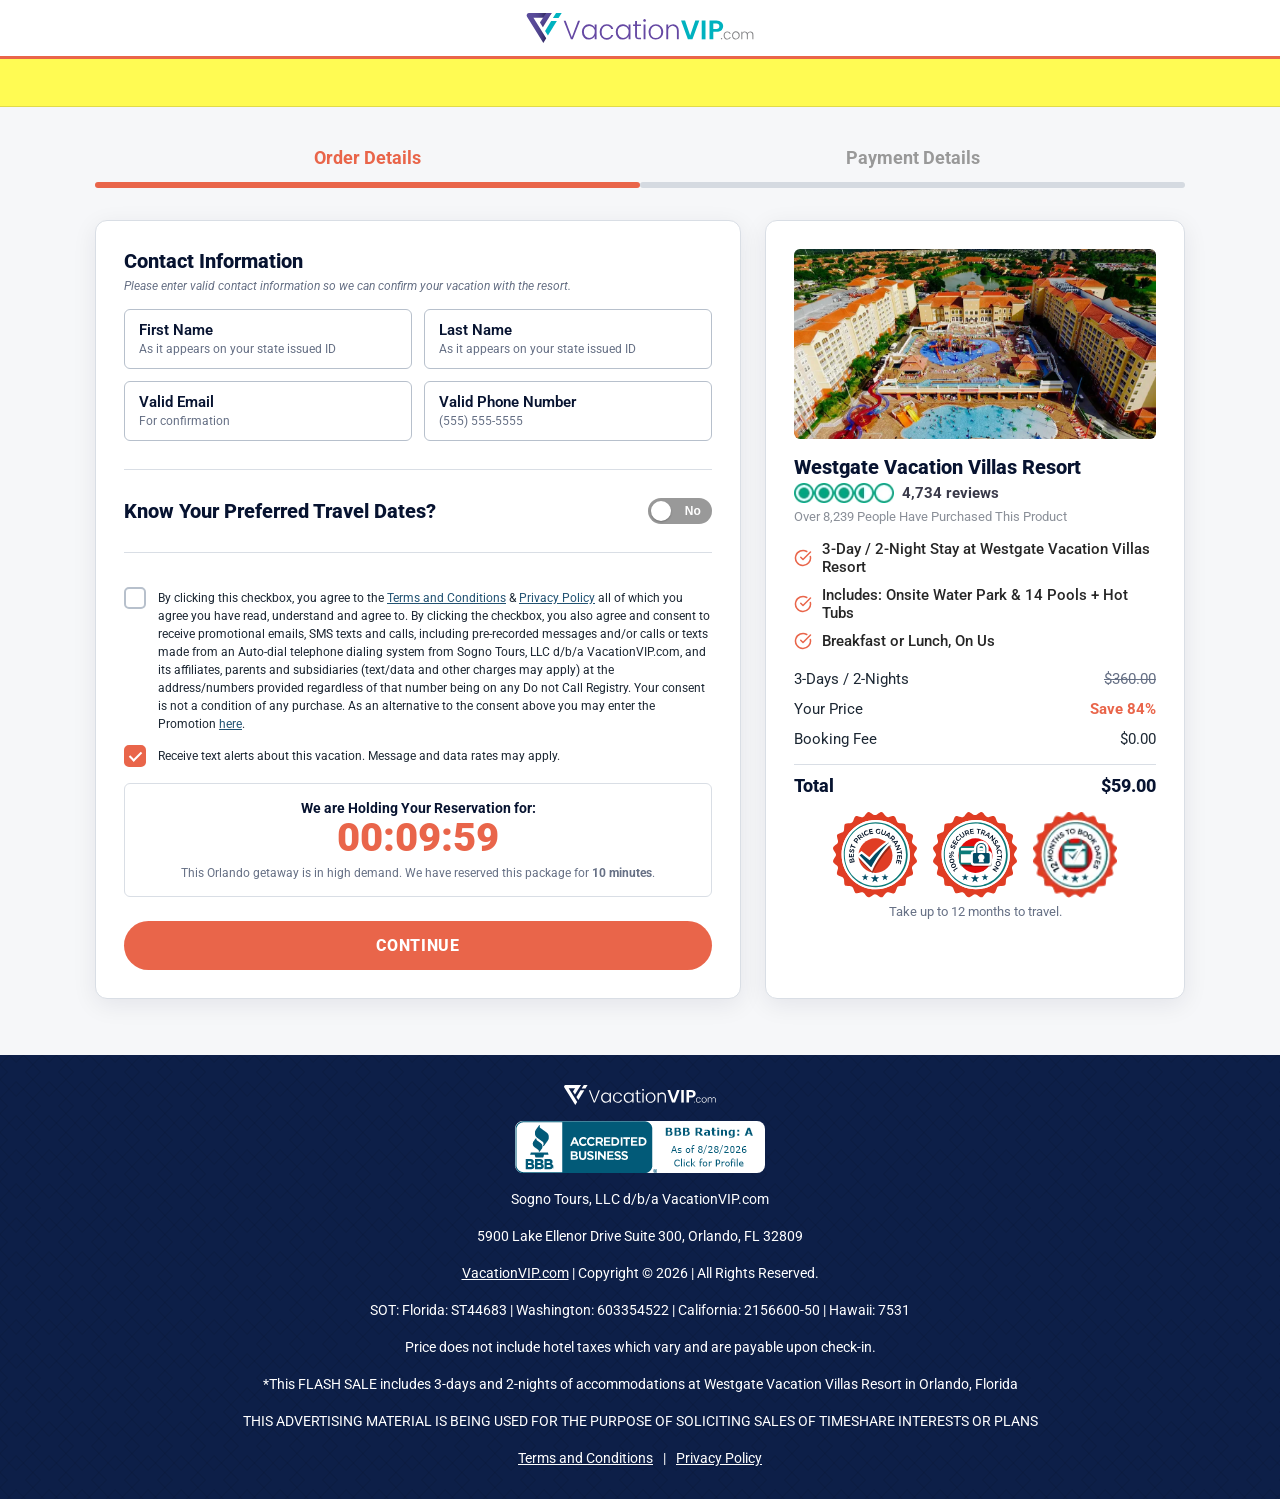
==== commit 3957c09b: "feat: convert offer to 3-Day/2-Night $59 package - Hero badge cropped to the 3-Days/2-Nights art (79" ====
--- a/payment-flow-w-upgrades/index.html
+++ b/payment-flow-w-upgrades/index.html
@@ -4,7 +4,8 @@
   <meta charset="utf-8">
   <title>Order Details | Orlando Getaway Checkout</title>
   <meta name="viewport" content="width=device-width, initial-scale=1">
-  <meta name="theme-color" content="#fe5925">
+  <meta name="theme-color" content="#fe5925" media="(prefers-color-scheme: light)">
+  <meta name="theme-color" content="#fe5925" media="(prefers-color-scheme: dark)">
   <link href="https://fonts.googleapis.com" rel="preconnect">
   <link href="https://fonts.gstatic.com" rel="preconnect" crossorigin>
   <link href="https://fonts.googleapis.com/css2?family=Roboto:wght@300;400;500;600;700;800;900&display=swap" rel="stylesheet">
@@ -209,7 +210,7 @@
                 <div class="pf-card"><div class="lbl">Check-In</div><div class="val" id="checkInVal">&mdash;</div></div>
                 <div class="pf-card"><div class="lbl">Check-Out</div><div class="val" id="checkOutVal">&mdash;</div></div>
               </div>
-              <p class="os-note" style="font-size:12px;color:var(--muted);margin:10px 0 0;">Your package includes a <strong>3-night</strong> stay &mdash; pick a check-in date and we'll set your check-out automatically.</p>
+              <p class="os-note" style="font-size:12px;color:var(--muted);margin:10px 0 0;">Your package includes a <strong>2-night</strong> stay &mdash; pick a check-in date and we'll set your check-out automatically.</p>
               <p class="os-hurry">Hurry, the best dates book up fast!</p>
             </div>
           </div>
@@ -255,16 +256,16 @@
           </div>
 
           <ul class="os-includes">
-            <li><i data-lucide="check-circle" class="pf-i"></i>4-Day / 3-Night Stay at Westgate Vacation Villas Resort</li>
+            <li><i data-lucide="check-circle" class="pf-i"></i>3-Day / 2-Night Stay at Westgate Vacation Villas Resort</li>
             <li><i data-lucide="check-circle" class="pf-i"></i>Includes: Onsite Water Park &amp; 14 Pools + Hot Tubs</li>
             <li><i data-lucide="check-circle" class="pf-i"></i>Breakfast or Lunch, On Us</li>
           </ul>
 
           <div class="os-dates-mini" style="margin-top:16px;">
-            <div class="pf-price-line"><span id="sumStay">4-Days / 3-Nights</span><span class="pf-strike" id="sumRetail">$540</span></div>
-            <div class="pf-price-line"><span>Your Price</span><span class="pf-save" id="sumSave">Save 82%</span></div>
+            <div class="pf-price-line"><span id="sumStay">3-Days / 2-Nights</span><span class="pf-strike" id="sumRetail">$360</span></div>
+            <div class="pf-price-line"><span>Your Price</span><span class="pf-save" id="sumSave">Save 84%</span></div>
             <div class="pf-price-line"><span>Booking Fee</span><span>$0.00</span></div>
-            <div class="pf-price-total"><span>Total</span><span id="sumTotal">$99</span></div>
+            <div class="pf-price-total"><span>Total</span><span id="sumTotal">$59</span></div>
           </div>
 
           <div class="os-dates-mini" id="sumDatesLines" hidden>
@@ -294,7 +295,7 @@
     <p class="pf-footer__legal"><a href="https://vacationvip.com/" target="_blank" rel="noopener">VacationVIP.com</a> | Copyright &copy; <span data-year>2026</span> | All Rights Reserved.</p>
     <p class="pf-footer__legal">SOT: Florida: ST44683 | Washington: 603354522 | California: 2156600-50 | Hawaii: 7531</p>
     <p class="pf-footer__legal">Price does not include hotel taxes which vary and are payable upon check-in.</p>
-    <p class="pf-footer__legal">*This FLASH SALE includes 4-days and 3-nights of accommodations at Westgate Vacation Villas Resort in Orlando, Florida</p>
+    <p class="pf-footer__legal">*This FLASH SALE includes 3-days and 2-nights of accommodations at Westgate Vacation Villas Resort in Orlando, Florida</p>
     <p class="pf-footer__legal">THIS ADVERTISING MATERIAL IS BEING USED FOR THE PURPOSE OF SOLICITING SALES OF TIMESHARE INTERESTS OR PLANS</p>
     <div class="pf-footer__links">
       <a href="../terms-and-conditions.html">Terms and Conditions</a>
